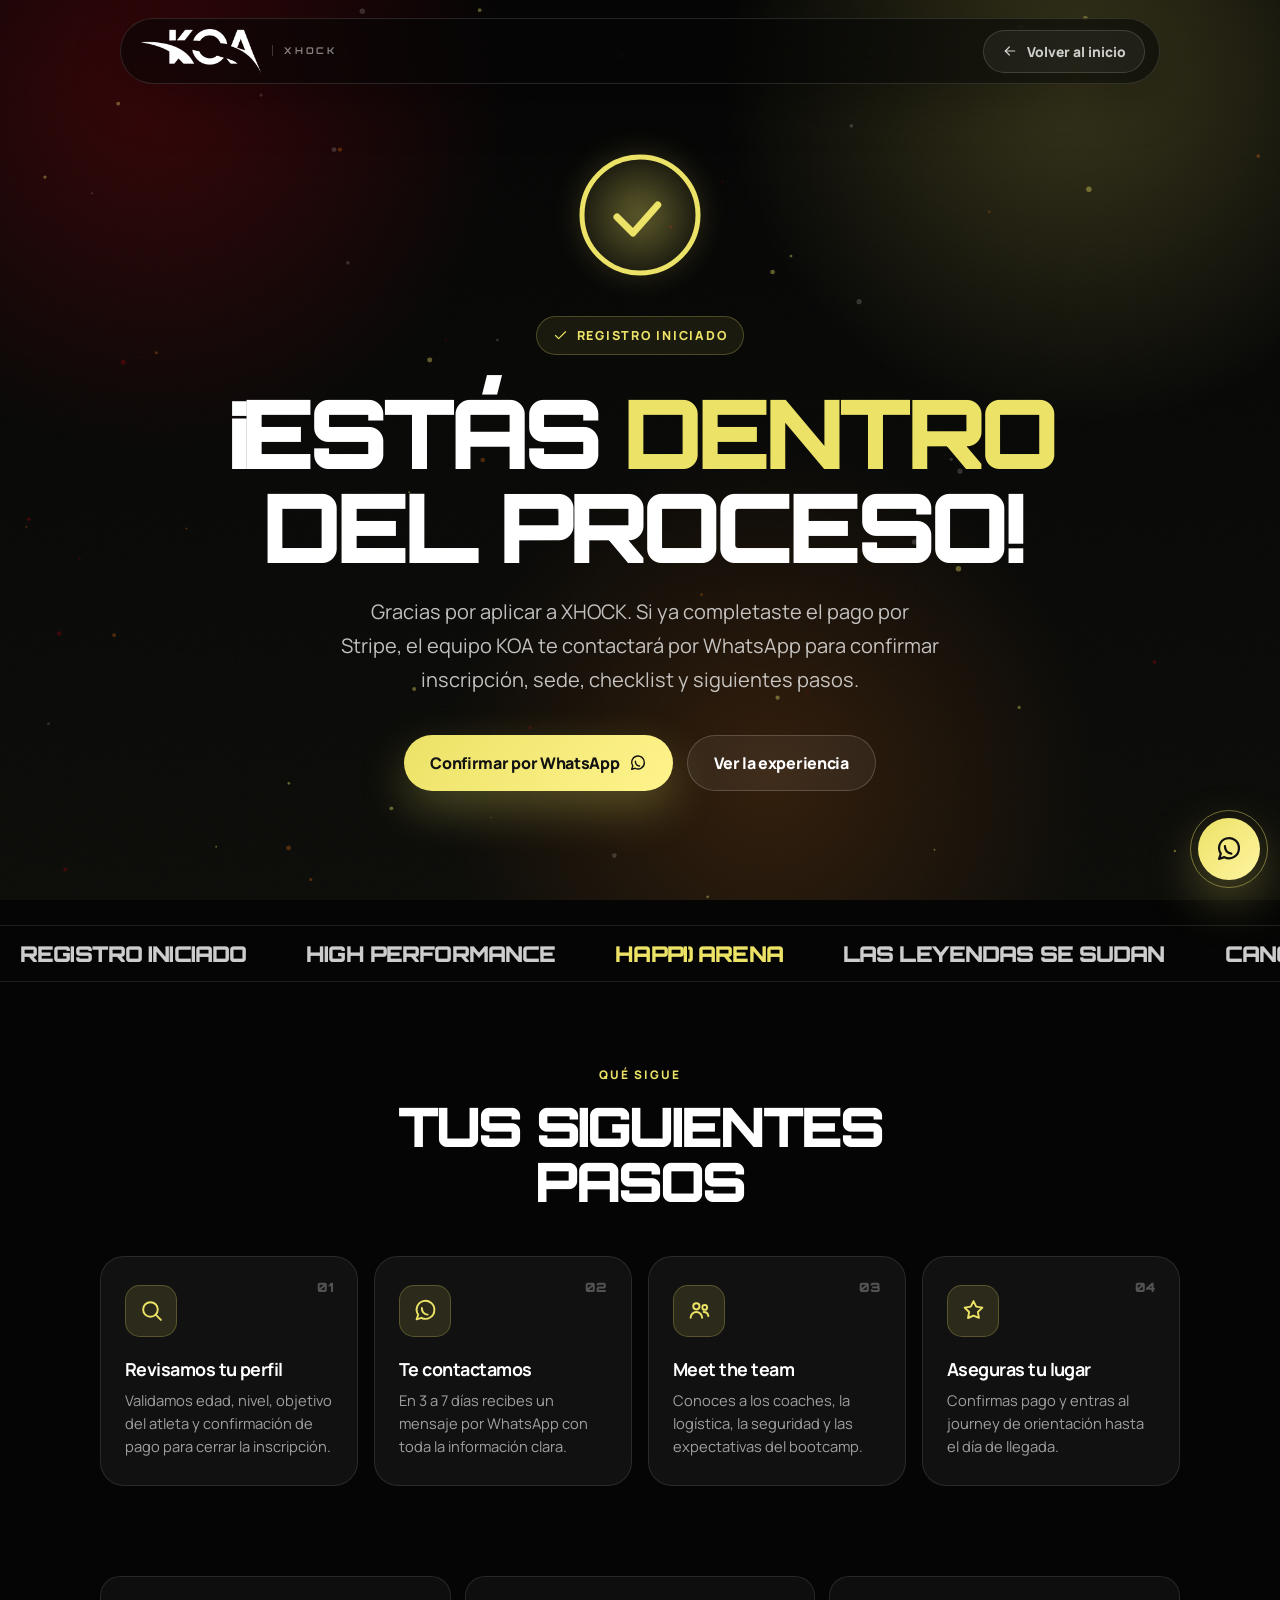
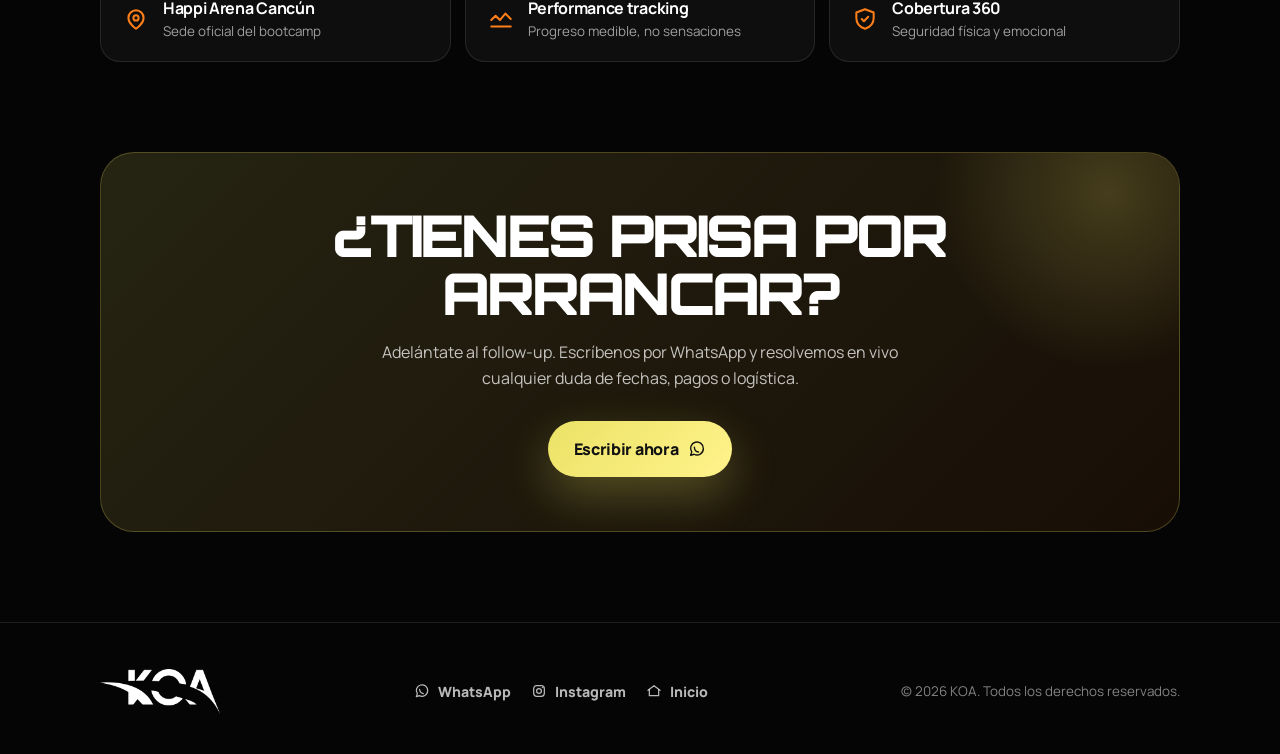
==== gracias.html @ d6b5375d "test landing koa maqueta -  prototipo" ====
<!doctype html>
<html lang="es">
<head>
  <meta charset="utf-8" />
  <meta name="viewport" content="width=device-width, initial-scale=1" />
  <title>¡Gracias! · Inscripción XHOCK — KOA</title>
  <meta name="description" content="Gracias por completar tu registro a XHOCK by KOA. Si ya pagaste por Stripe, el equipo KOA confirmará tu inscripción por WhatsApp." />
  <link rel="icon" type="image/png" href="assets/favicon.png" />
  <link rel="preconnect" href="https://fonts.googleapis.com" />
  <link rel="preconnect" href="https://fonts.gstatic.com" crossorigin />
  <link href="https://fonts.googleapis.com/css2?family=Manrope:wght@400;500;600;700;800&family=Orbitron:wght@500;600;700;800;900&display=swap" rel="stylesheet" />
  <style>
    :root{
      --color-primary:#ebe266;--color-secondary:#ff7f19;--color-accent:#e20613;
      --color-dark:#050505;--color-text:#1d1d1b;--color-muted:#76705d;
      --font-display:'Orbitron',system-ui,sans-serif;--font-ui:'Manrope',system-ui,sans-serif;
      --ease:cubic-bezier(.2,.8,.2,1);--spring:cubic-bezier(.16,1,.3,1);
      --container:1080px;
    }
    *{box-sizing:border-box}
    html{scroll-behavior:smooth}
    body{margin:0;font-family:var(--font-ui);background:var(--color-dark);color:#fff;overflow-x:hidden;min-height:100vh}
    body::before{content:"";position:fixed;inset:0;z-index:0;pointer-events:none;
      background:
        radial-gradient(circle at 12% 10%,rgba(226,6,19,.22),transparent 26%),
        radial-gradient(circle at 84% 8%,rgba(235,226,102,.22),transparent 26%),
        radial-gradient(circle at 60% 86%,rgba(255,127,25,.16),transparent 30%),
        linear-gradient(180deg,#050505,#0d0d0a)}
    body::after{content:"";position:fixed;inset:0;z-index:9998;pointer-events:none;opacity:.05;mix-blend-mode:overlay;
      background-image:url("data:image/svg+xml,%3Csvg viewBox='0 0 220 220' xmlns='http://www.w3.org/2000/svg'%3E%3Cfilter id='n'%3E%3CfeTurbulence type='fractalNoise' baseFrequency='.8' numOctaves='3' stitchTiles='stitch'/%3E%3C/filter%3E%3Crect width='220' height='220' filter='url(%23n)' opacity='.85'/%3E%3C/svg%3E")}
    a{color:inherit;text-decoration:none}
    svg{display:block}
    ::selection{background:var(--color-primary);color:#111}

    .particle-canvas{position:fixed;inset:0;width:100%;height:100%;z-index:1;pointer-events:none;opacity:.55}
    .container{width:min(var(--container),calc(100% - 40px));margin-inline:auto;position:relative;z-index:3}

    /* Icons */
    .ic{width:1.1em;height:1.1em;flex:0 0 auto;stroke:currentColor;fill:none;stroke-width:1.85;stroke-linecap:round;stroke-linejoin:round}

    /* Wordmark */
    .koa-mark{display:inline-flex;align-items:center;gap:.36em;font-family:var(--font-display);font-weight:900;letter-spacing:-.02em;line-height:1;color:#fff;font-size:23px}
    .koa-bug{width:.5em;height:.5em;border-radius:3px;background:linear-gradient(135deg,var(--color-primary),var(--color-secondary));box-shadow:0 0 16px rgba(235,226,102,.55);transform:rotate(45deg);animation:bugPulse 3.4s var(--ease) infinite}
    @keyframes bugPulse{0%,100%{transform:rotate(45deg) scale(1)}50%{transform:rotate(45deg) scale(1.16)}}
    .koa-tag{font-family:var(--font-display);font-size:.58rem;font-weight:700;letter-spacing:.3em;color:rgba(255,255,255,.5);text-transform:uppercase;border-left:1px solid rgba(255,255,255,.2);padding-left:11px}

    /* Nav */
    .nav{position:fixed;top:18px;left:50%;transform:translateX(-50%);z-index:9999;width:min(1040px,calc(100% - 32px));height:66px;padding:0 14px 0 20px;display:flex;align-items:center;justify-content:space-between;border-radius:999px;border:1px solid rgba(255,255,255,.12);background:rgba(5,5,5,.6);backdrop-filter:blur(20px);box-shadow:0 18px 50px rgba(0,0,0,.3)}
    .nav__brand{display:flex;align-items:center;gap:11px}
    .nav__back{display:inline-flex;align-items:center;gap:9px;font-weight:800;font-size:.86rem;color:rgba(255,255,255,.78);padding:11px 18px;border-radius:999px;border:1px solid rgba(255,255,255,.14);background:rgba(255,255,255,.05);transition:.25s var(--ease)}
    .nav__back:hover{color:var(--color-primary);border-color:rgba(235,226,102,.4);transform:translateY(-2px)}
    .nav__back .ic{width:16px;height:16px}
    @media (max-width:480px){.koa-tag{display:none}.nav__back span{display:none}}

    /* Hero */
    .grx{padding:150px 0 70px;text-align:center;position:relative}
    .badge{display:inline-flex;align-items:center;gap:9px;border:1px solid rgba(235,226,102,.24);background:rgba(235,226,102,.08);border-radius:999px;padding:10px 16px;font-size:.78rem;font-weight:900;color:var(--color-primary);text-transform:uppercase;letter-spacing:.14em;margin-bottom:30px}
    .badge .ic{width:15px;height:15px}

    /* Animated check */
    .check-ring{width:130px;height:130px;margin:0 auto 36px;position:relative;display:grid;place-items:center}
    .check-ring__glow{position:absolute;inset:-18px;border-radius:50%;background:radial-gradient(circle,rgba(235,226,102,.4),transparent 65%);filter:blur(10px);animation:glowPulse 2.6s var(--ease) infinite}
    @keyframes glowPulse{0%,100%{opacity:.6;transform:scale(.92)}50%{opacity:1;transform:scale(1.06)}}
    .check-ring svg{width:130px;height:130px;position:relative;z-index:2;overflow:visible}
    .check-ring__circle{stroke:var(--color-primary);stroke-width:5;fill:none;stroke-dasharray:364;stroke-dashoffset:364;animation:drawRing 1s var(--ease) .15s forwards}
    .check-ring__tick{stroke:var(--color-primary);stroke-width:7;fill:none;stroke-linecap:round;stroke-linejoin:round;stroke-dasharray:60;stroke-dashoffset:60;animation:drawTick .5s var(--ease) .95s forwards}
    @keyframes drawRing{to{stroke-dashoffset:0}}
    @keyframes drawTick{to{stroke-dashoffset:0}}
    .check-ring.is-drawn .check-ring__circle,.check-ring.is-drawn .check-ring__tick{animation:none;stroke-dashoffset:0}

    h1{font-family:var(--font-display);font-weight:900;text-transform:uppercase;letter-spacing:-.06em;line-height:.98;margin:0 0 22px;font-size:clamp(2.8rem,8vw,6rem)}
    h1 .accent{color:var(--color-primary)}
    .grx__sub{max-width:600px;margin:0 auto;font-size:clamp(1.05rem,1.6vw,1.25rem);line-height:1.7;color:rgba(255,255,255,.74)}
    .grx__name{color:var(--color-primary);font-weight:800}
    .grx__actions{display:flex;gap:14px;justify-content:center;flex-wrap:wrap;margin-top:38px}

    .btn{position:relative;display:inline-flex;align-items:center;justify-content:center;gap:10px;min-height:56px;padding:0 26px;border-radius:999px;font-weight:900;letter-spacing:-.02em;transition:transform .35s var(--spring),box-shadow .35s var(--ease),background .35s var(--ease);cursor:pointer}
    .btn .ic{width:18px;height:18px;transition:transform .35s var(--spring)}
    .btn:hover{transform:translateY(-4px)}
    .btn:hover .ic{transform:translateX(4px)}
    .btn--primary{background:linear-gradient(135deg,var(--color-primary),#fff38b);color:#111;box-shadow:0 18px 46px rgba(235,226,102,.28)}
    .btn--primary:hover{box-shadow:0 24px 70px rgba(235,226,102,.44)}
    .btn--ghost{color:#fff;border:1px solid rgba(255,255,255,.18);background:rgba(255,255,255,.06)}
    .btn--ghost:hover{background:rgba(255,255,255,.12);border-color:rgba(235,226,102,.5)}

    /* Marquee */
    .marquee{margin-top:64px;overflow:hidden;border-block:1px solid rgba(255,255,255,.1);padding:14px 0;position:relative;z-index:3}
    .marquee__track{display:flex;gap:20px;width:max-content;animation:marquee 26s linear infinite}
    .marquee span{font-family:var(--font-display);font-size:clamp(1rem,1.7vw,1.6rem);text-transform:uppercase;font-weight:900;letter-spacing:-.04em;padding:0 20px;color:rgba(255,255,255,.8)}
    .marquee span:nth-child(3n){color:var(--color-primary)}
    @keyframes marquee{to{transform:translateX(-50%)}}

    /* Steps */
    .steps-section{padding:84px 0 40px}
    .section-head{text-align:center;max-width:620px;margin:0 auto 48px}
    .eyebrow{text-transform:uppercase;letter-spacing:.16em;font-size:.74rem;font-weight:900;color:var(--color-primary);margin:0 0 16px}
    .section-head h2{font-family:var(--font-display);font-weight:900;text-transform:uppercase;letter-spacing:-.05em;line-height:1;font-size:clamp(2rem,4.5vw,3.4rem);margin:0}
    .steps{display:grid;grid-template-columns:repeat(4,1fr);gap:16px}
    .step{position:relative;padding:28px 24px;border-radius:24px;background:rgba(255,255,255,.05);border:1px solid rgba(255,255,255,.1);transition:transform .35s var(--spring),background .35s var(--ease),border-color .35s var(--ease)}
    .step:hover{transform:translateY(-8px);background:rgba(255,255,255,.08);border-color:rgba(235,226,102,.3)}
    .step::before{content:"";position:absolute;left:0;top:24px;bottom:24px;width:3px;border-radius:99px;background:linear-gradient(180deg,var(--color-primary),var(--color-secondary));opacity:0;transition:opacity .35s var(--ease)}
    .step:hover::before{opacity:1}
    .step__icon{width:52px;height:52px;border-radius:15px;display:grid;place-items:center;margin-bottom:20px;background:rgba(235,226,102,.12);border:1px solid rgba(235,226,102,.24);color:var(--color-primary);transition:transform .35s var(--spring)}
    .step:hover .step__icon{transform:rotate(-4deg) scale(1.08)}
    .step__icon .ic{width:25px;height:25px}
    .step__num{position:absolute;top:22px;right:24px;font-family:var(--font-display);font-weight:900;font-size:.8rem;color:rgba(255,255,255,.28)}
    .step h3{margin:0 0 8px;font-size:1.12rem;letter-spacing:-.03em}
    .step p{margin:0;color:rgba(255,255,255,.6);line-height:1.55;font-size:.92rem}

    /* Reassurance strip */
    .strip{padding:50px 0 30px}
    .strip__grid{display:grid;grid-template-columns:repeat(3,1fr);gap:14px}
    .strip__card{display:flex;align-items:center;gap:14px;padding:20px 22px;border-radius:20px;background:rgba(255,255,255,.04);border:1px solid rgba(255,255,255,.1)}
    .strip__card .ic{width:26px;height:26px;color:var(--color-secondary)}
    .strip__card strong{display:block;font-size:1rem;letter-spacing:-.02em}
    .strip__card span{font-size:.84rem;color:rgba(255,255,255,.6)}

    /* WhatsApp CTA */
    .wa-cta{padding:60px 0 90px}
    .wa-cta__card{position:relative;overflow:hidden;border-radius:34px;padding:54px;text-align:center;background:linear-gradient(135deg,rgba(235,226,102,.14),rgba(255,127,25,.08));border:1px solid rgba(235,226,102,.24)}
    .wa-cta__card::after{content:"";position:absolute;width:380px;height:380px;border-radius:50%;right:-120px;top:-150px;background:radial-gradient(circle,rgba(235,226,102,.2),transparent 65%)}
    .wa-cta__card h2{font-family:var(--font-display);font-weight:900;text-transform:uppercase;letter-spacing:-.05em;line-height:1;font-size:clamp(2rem,5vw,3.6rem);margin:0 0 16px;position:relative;z-index:2}
    .wa-cta__card p{max-width:520px;margin:0 auto 30px;color:rgba(255,255,255,.74);line-height:1.65;position:relative;z-index:2}

    /* Footer */
    .footer{padding:46px 0 40px;border-top:1px solid rgba(255,255,255,.1)}
    .footer__grid{display:flex;align-items:center;justify-content:space-between;gap:20px;flex-wrap:wrap}
    .footer p{margin:0;color:rgba(255,255,255,.5);font-size:.84rem}
    .footer__links{display:flex;gap:20px}
    .footer__links a{display:inline-flex;align-items:center;gap:8px;color:rgba(255,255,255,.72);font-weight:800;font-size:.88rem;transition:.25s var(--ease)}
    .footer__links a:hover{color:var(--color-primary)}
    .footer__links .ic{width:16px;height:16px}

    .whatsapp-float{position:fixed;right:20px;bottom:20px;z-index:9999;width:62px;height:62px;border-radius:50%;display:grid;place-items:center;background:linear-gradient(135deg,var(--color-primary),#fff4a0);box-shadow:0 18px 50px rgba(235,226,102,.34);animation:pulse 2s ease-in-out infinite}
    .whatsapp-float svg{width:28px;height:28px;stroke:#111;fill:none;stroke-width:1.9;stroke-linecap:round;stroke-linejoin:round}
    .whatsapp-float::before{content:"";position:absolute;inset:-8px;border-radius:inherit;border:1px solid rgba(235,226,102,.44);animation:pulseRing 2s ease-in-out infinite}
    @keyframes pulse{50%{transform:translateY(-4px)}}
    @keyframes pulseRing{0%{transform:scale(.85);opacity:.7}100%{transform:scale(1.3);opacity:0}}

    /* Reveal */
    .reveal{opacity:0;transform:translateY(28px);filter:blur(8px);transition:opacity .9s var(--ease),transform .9s var(--spring),filter .9s var(--ease)}
    .reveal.is-visible{opacity:1;transform:none;filter:none}
    .is-settled{transition:none!important}
    .d1{transition-delay:.08s}.d2{transition-delay:.16s}.d3{transition-delay:.24s}.d4{transition-delay:.32s}

    @media (max-width:900px){
      .steps{grid-template-columns:repeat(2,1fr)}
      .strip__grid{grid-template-columns:1fr}
    }
    @media (max-width:560px){
      .grx{padding-top:120px}
      .steps{grid-template-columns:1fr}
      .wa-cta__card{padding:34px 24px}
      .grx__actions .btn{width:100%}
    }
    @media (prefers-reduced-motion: reduce){
      *,*::before,*::after{animation:none!important;transition:none!important}
      .reveal{opacity:1!important;transform:none!important;filter:none!important}
      .check-ring__circle,.check-ring__tick{stroke-dashoffset:0!important}
    }
  </style>
</head>
<body>
  <canvas class="particle-canvas" aria-hidden="true"></canvas>

  <nav class="nav">
    <a class="nav__brand" href="index.html" aria-label="KOA XHOCK inicio">
      <img src="assets/logos/Logo-negativo.png" alt="KOA" style="width:120px;height:auto;object-fit:contain" />
      <span class="koa-tag">XHOCK</span>
    </a>
    <a class="nav__back" href="index.html">
      <svg class="ic" viewBox="0 0 24 24" aria-hidden="true"><path d="M19 12H5"/><path d="M11 6l-6 6 6 6"/></svg>
      <span>Volver al inicio</span>
    </a>
  </nav>

  <header class="grx">
    <div class="container">
      <div class="check-ring">
        <div class="check-ring__glow"></div>
        <svg viewBox="0 0 130 130" aria-hidden="true">
          <circle class="check-ring__circle" cx="65" cy="65" r="58"/>
          <path class="check-ring__tick" d="M42 67l16 16 30-34"/>
        </svg>
      </div>
      <div class="badge reveal"><svg class="ic" viewBox="0 0 24 24" aria-hidden="true"><path d="M20 6L9 17l-5-5"/></svg>Registro iniciado</div>
      <h1 class="reveal d1">¡Estás <span class="accent">dentro</span><br />del proceso!</h1>
      <p class="grx__sub reveal d2" id="greeting">Gracias por aplicar a XHOCK. Si ya completaste el pago por Stripe, el equipo KOA te contactará por WhatsApp para confirmar inscripción, sede, checklist y siguientes pasos.</p>
      <div class="grx__actions reveal d3">
        <a class="btn btn--primary" href="https://wa.me/525579387088?text=Hola%20KOA%2C%20ya%20llen%C3%A9%20mi%20aplicaci%C3%B3n%20XHOCK%20y%20quiero%20continuar" target="_blank" rel="noreferrer">
          Confirmar por WhatsApp
          <svg class="ic" viewBox="0 0 24 24" aria-hidden="true"><path d="M20.5 11.5a8.5 8.5 0 0 1-12.4 7.5L3.5 20.5l1.5-4.5A8.5 8.5 0 1 1 20.5 11.5z"/><path d="M8.5 9.5c0 4 2.5 6 5.5 6.5"/></svg>
        </a>
        <a class="btn btn--ghost" href="index.html#galeria">Ver la experiencia</a>
      </div>
    </div>
  </header>

  <div class="marquee" aria-hidden="true">
    <div class="marquee__track">
      <span>Registro iniciado</span><span>High performance</span><span>Happi) Arena</span><span>Las leyendas se sudan</span><span>Cancún</span><span>Atletas 12-18</span>
      <span>Registro iniciado</span><span>High performance</span><span>Happi) Arena</span><span>Las leyendas se sudan</span><span>Cancún</span><span>Atletas 12-18</span>
    </div>
  </div>

  <section class="steps-section">
    <div class="container">
      <div class="section-head reveal">
        <p class="eyebrow">Qué sigue</p>
        <h2>Tus siguientes pasos</h2>
      </div>
      <div class="steps">
        <article class="step reveal">
          <span class="step__num">01</span>
          <div class="step__icon"><svg class="ic" viewBox="0 0 24 24" aria-hidden="true"><path d="M11 4a7 7 0 1 0 0 14 7 7 0 0 0 0-14z"/><path d="M21 21l-5-5"/></svg></div>
          <h3>Revisamos tu perfil</h3>
          <p>Validamos edad, nivel, objetivo del atleta y confirmación de pago para cerrar la inscripción.</p>
        </article>
        <article class="step reveal d1">
          <span class="step__num">02</span>
          <div class="step__icon"><svg class="ic" viewBox="0 0 24 24" aria-hidden="true"><path d="M20.5 11.5a8.5 8.5 0 0 1-12.4 7.5L3.5 20.5l1.5-4.5A8.5 8.5 0 1 1 20.5 11.5z"/><path d="M8.5 9.5c0 4 2.5 6 5.5 6.5"/></svg></div>
          <h3>Te contactamos</h3>
          <p>En 3 a 7 días recibes un mensaje por WhatsApp con toda la información clara.</p>
        </article>
        <article class="step reveal d2">
          <span class="step__num">03</span>
          <div class="step__icon"><svg class="ic" viewBox="0 0 24 24" aria-hidden="true"><circle cx="9" cy="8" r="3"/><path d="M3.5 19a5.5 5.5 0 0 1 11 0"/><circle cx="17" cy="9" r="2.3"/><path d="M16 13.4a4.6 4.6 0 0 1 4.5 4"/></svg></div>
          <h3>Meet the team</h3>
          <p>Conoces a los coaches, la logística, la seguridad y las expectativas del bootcamp.</p>
        </article>
        <article class="step reveal d3">
          <span class="step__num">04</span>
          <div class="step__icon"><svg class="ic" viewBox="0 0 24 24" aria-hidden="true"><path d="M12 3l2.6 5.3 5.9.9-4.3 4.1 1 5.8L12 16.9 6.8 19.2l1-5.8L3.5 9.2l5.9-.9z"/></svg></div>
          <h3>Aseguras tu lugar</h3>
          <p>Confirmas pago y entras al journey de orientación hasta el día de llegada.</p>
        </article>
      </div>
    </div>
  </section>

  <section class="strip">
    <div class="container strip__grid">
      <div class="strip__card reveal">
        <svg class="ic" viewBox="0 0 24 24" aria-hidden="true"><path d="M12 21s-7-4.5-7-10a7 7 0 0 1 14 0c0 5.5-7 10-7 10z"/><circle cx="12" cy="11" r="2.4"/></svg>
        <div><strong>Happi Arena Cancún</strong><span>Sede oficial del bootcamp</span></div>
      </div>
      <div class="strip__card reveal d1">
        <svg class="ic" viewBox="0 0 24 24" aria-hidden="true"><path d="M3 13l4-4 4 4 5-6 5 5"/><path d="M3 19h18"/></svg>
        <div><strong>Performance tracking</strong><span>Progreso medible, no sensaciones</span></div>
      </div>
      <div class="strip__card reveal d2">
        <svg class="ic" viewBox="0 0 24 24" aria-hidden="true"><path d="M12 3l8 3v5c0 5-3.5 8.5-8 10-4.5-1.5-8-5-8-10V6l8-3z"/><path d="M9 12l2 2 4-4"/></svg>
        <div><strong>Cobertura 360</strong><span>Seguridad física y emocional</span></div>
      </div>
    </div>
  </section>

  <section class="wa-cta">
    <div class="container">
      <div class="wa-cta__card reveal">
        <h2>¿Tienes prisa por arrancar?</h2>
        <p>Adelántate al follow-up. Escríbenos por WhatsApp y resolvemos en vivo cualquier duda de fechas, pagos o logística.</p>
        <a class="btn btn--primary" href="https://wa.me/525579387088?text=Hola%20KOA%2C%20acabo%20de%20aplicar%20a%20XHOCK%20y%20quiero%20avanzar" target="_blank" rel="noreferrer" style="position:relative;z-index:2">
          Escribir ahora
          <svg class="ic" viewBox="0 0 24 24" aria-hidden="true"><path d="M20.5 11.5a8.5 8.5 0 0 1-12.4 7.5L3.5 20.5l1.5-4.5A8.5 8.5 0 1 1 20.5 11.5z"/><path d="M8.5 9.5c0 4 2.5 6 5.5 6.5"/></svg>
        </a>
      </div>
    </div>
  </section>

  <footer class="footer">
    <div class="container footer__grid">
      <img src="assets/logos/Logo-negativo.png" alt="KOA" style="width:120px;height:auto;object-fit:contain" />
      <div class="footer__links">
        <a href="https://wa.me/525579387088" target="_blank" rel="noreferrer"><svg class="ic" viewBox="0 0 24 24" aria-hidden="true"><path d="M20.5 11.5a8.5 8.5 0 0 1-12.4 7.5L3.5 20.5l1.5-4.5A8.5 8.5 0 1 1 20.5 11.5z"/><path d="M8.5 9.5c0 4 2.5 6 5.5 6.5"/></svg>WhatsApp</a>
        <a href="https://www.instagram.com/koa.esports_mx" target="_blank" rel="noreferrer"><svg class="ic" viewBox="0 0 24 24" aria-hidden="true"><rect x="4" y="4" width="16" height="16" rx="4.5"/><circle cx="12" cy="12" r="3.6"/><circle cx="17.2" cy="6.8" r="1" fill="currentColor" stroke="none"/></svg>Instagram</a>
        <a href="index.html"><svg class="ic" viewBox="0 0 24 24" aria-hidden="true"><path d="M3 11l9-7 9 7"/><path d="M5 10v9h14v-9"/></svg>Inicio</a>
      </div>
      <p>© 2026 KOA. Todos los derechos reservados.</p>
    </div>
  </footer>

  <a class="whatsapp-float" href="https://wa.me/525579387088?text=Hola%20KOA%2C%20quiero%20continuar%20mi%20aplicaci%C3%B3n%20XHOCK" target="_blank" rel="noreferrer" aria-label="Hablar por WhatsApp">
    <svg viewBox="0 0 24 24" aria-hidden="true"><path d="M20.5 11.5a8.5 8.5 0 0 1-12.4 7.5L3.5 20.5l1.5-4.5A8.5 8.5 0 1 1 20.5 11.5z"/><path d="M8.5 9.5c0 4 2.5 6 5.5 6.5"/></svg>
  </a>

  <script>
    (function(){
      'use strict';
      var reduceMotion = window.matchMedia('(prefers-reduced-motion: reduce)').matches;

      // Personalized greeting from lead data
      try{
        var raw = sessionStorage.getItem('koa-xhock-lead');
        if(raw){
          var lead = JSON.parse(raw);
          var name = (lead.parentName||'').trim().split(' ')[0];
          if(name){
            var g = document.getElementById('greeting');
            g.innerHTML = '<span class="grx__name">'+name+'</span>, gracias por aplicar a XHOCK. Si ya completaste el pago por Stripe, el equipo KOA te contactará por WhatsApp para confirmar inscripción, sede, checklist y siguientes pasos.';
          }
        }
      }catch(e){}

      // Lock the check-mark in its drawn state after the entrance (renders in any context)
      setTimeout(function(){ var c=document.querySelector('.check-ring'); if(c) c.classList.add('is-drawn'); }, 1500);

      // Reveal
      var els = [].slice.call(document.querySelectorAll('.reveal'));
      function reveal(){
        var vh = window.innerHeight;
        els.forEach(function(el){
          if(el.classList.contains('is-visible')) return;
          var r = el.getBoundingClientRect();
          if(r.top < vh*0.92 && r.bottom > -40){
            el.classList.add('is-visible');
            setTimeout(function(){ el.classList.add('is-settled'); }, 1000);
          }
        });
      }
      window.addEventListener('scroll', reveal, {passive:true});
      window.addEventListener('resize', reveal);
      reveal(); requestAnimationFrame(reveal);
      window.addEventListener('load', function(){ reveal(); setTimeout(reveal,250); });

      // Particles
      var canvas = document.querySelector('.particle-canvas');
      if(canvas && !reduceMotion){
        var ctx = canvas.getContext('2d');
        var colors = ['rgba(235,226,102,.7)','rgba(255,127,25,.5)','rgba(226,6,19,.4)','rgba(255,255,255,.3)'];
        var dpr = Math.min(window.devicePixelRatio||1,2), W=0,H=0, parts=[];
        function resize(){
          W = window.innerWidth; H = window.innerHeight;
          canvas.width = Math.floor(W*dpr); canvas.height = Math.floor(H*dpr);
          ctx.setTransform(dpr,0,0,dpr,0,0);
          var count = Math.round(60*Math.min(W/1200,1.4));
          parts = Array.from({length:count}, function(){
            return {x:Math.random()*W,y:Math.random()*H,r:Math.random()*2.2+0.6,
              vx:(Math.random()-0.5)*0.24,vy:(Math.random()-0.5)*0.24,
              c:colors[Math.floor(Math.random()*colors.length)], line:Math.random()>0.72};
          });
        }
        function draw(){
          ctx.clearRect(0,0,W,H);
          for(var i=0;i<parts.length;i++){
            var p=parts[i]; p.x+=p.vx; p.y+=p.vy;
            if(p.x<-12)p.x=W+12; if(p.x>W+12)p.x=-12; if(p.y<-12)p.y=H+12; if(p.y>H+12)p.y=-12;
            ctx.beginPath(); ctx.arc(p.x,p.y,p.r,0,Math.PI*2); ctx.fillStyle=p.c; ctx.fill();
            if(p.line){
              for(var j=i+1;j<parts.length;j++){
                var q=parts[j], dx=p.x-q.x, dy=p.y-q.y, d=Math.sqrt(dx*dx+dy*dy);
                if(d<120){ ctx.beginPath(); ctx.moveTo(p.x,p.y); ctx.lineTo(q.x,q.y);
                  ctx.strokeStyle='rgba(235,226,102,'+(0.07*(1-d/120))+')'; ctx.lineWidth=1; ctx.stroke(); }
              }
            }
          }
          requestAnimationFrame(draw);
        }
        resize(); draw(); window.addEventListener('resize', resize);
      }
    })();
  </script>
</body>
</html>
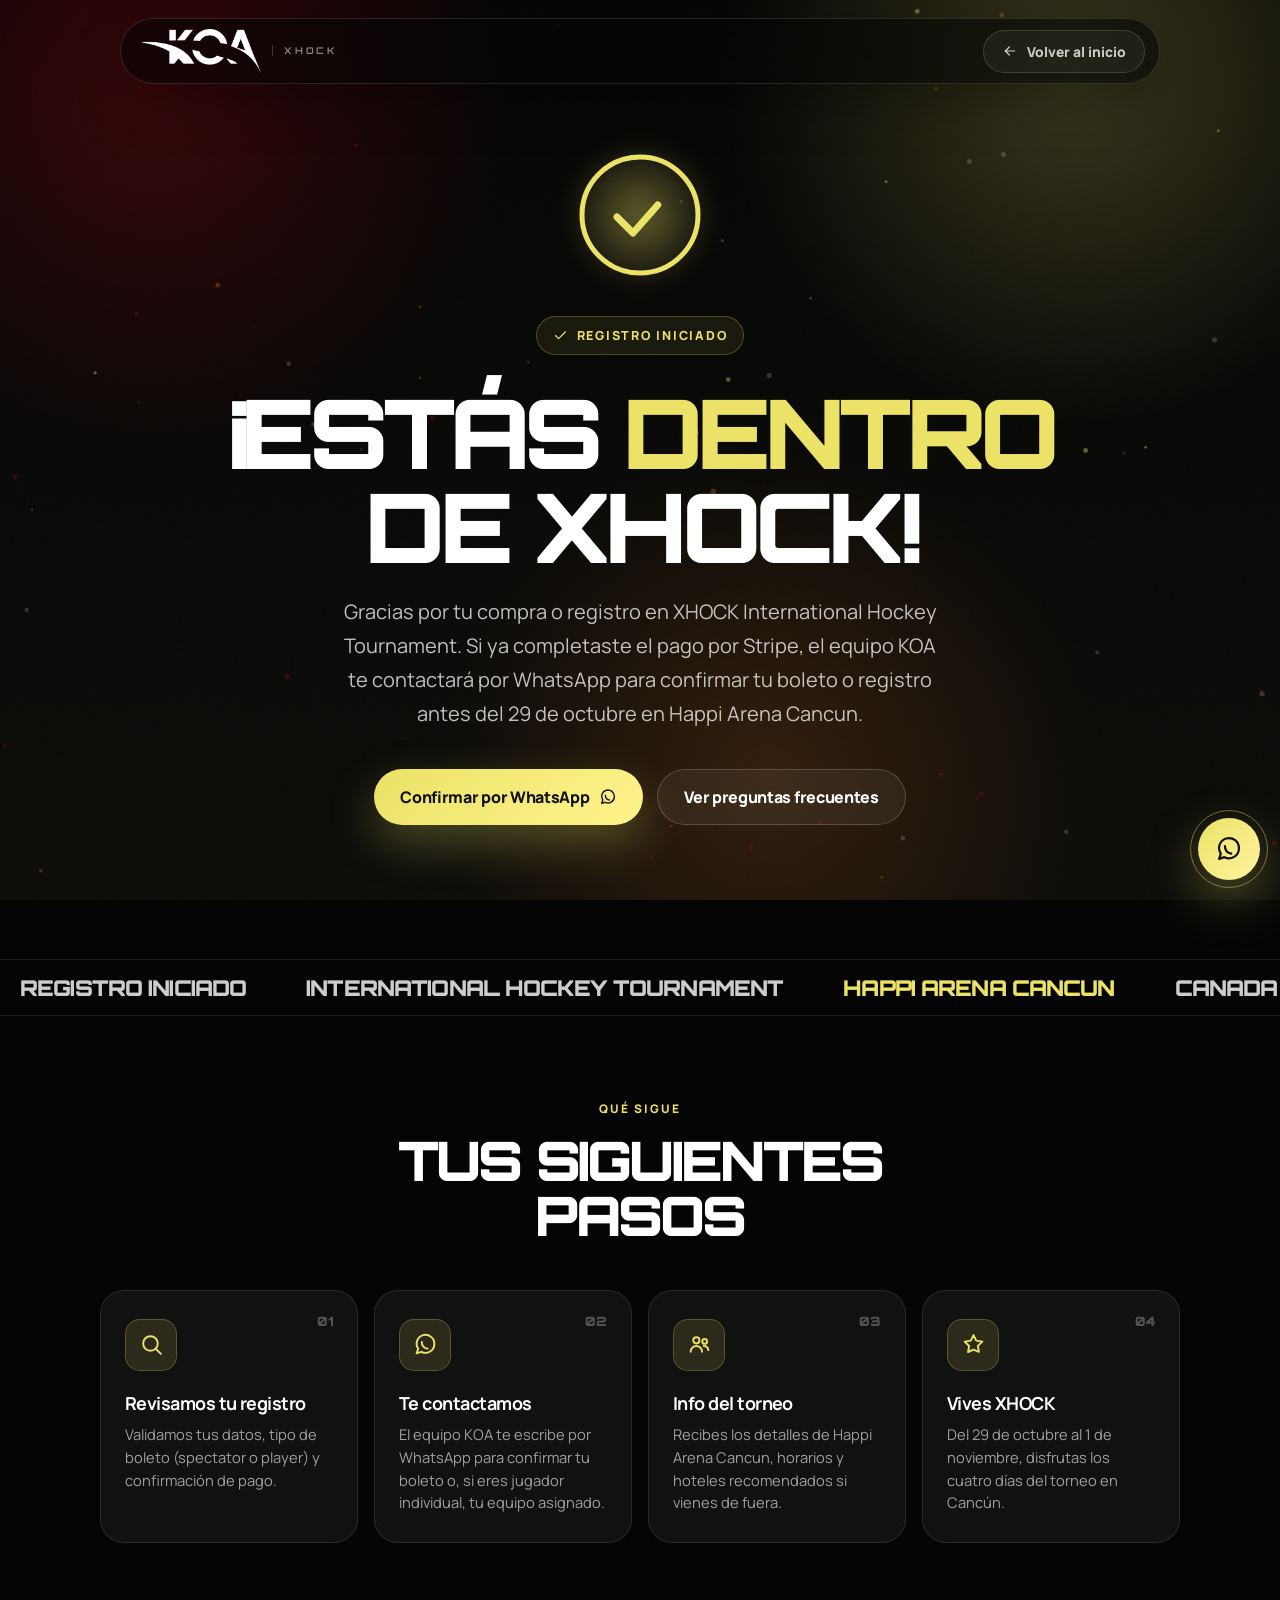
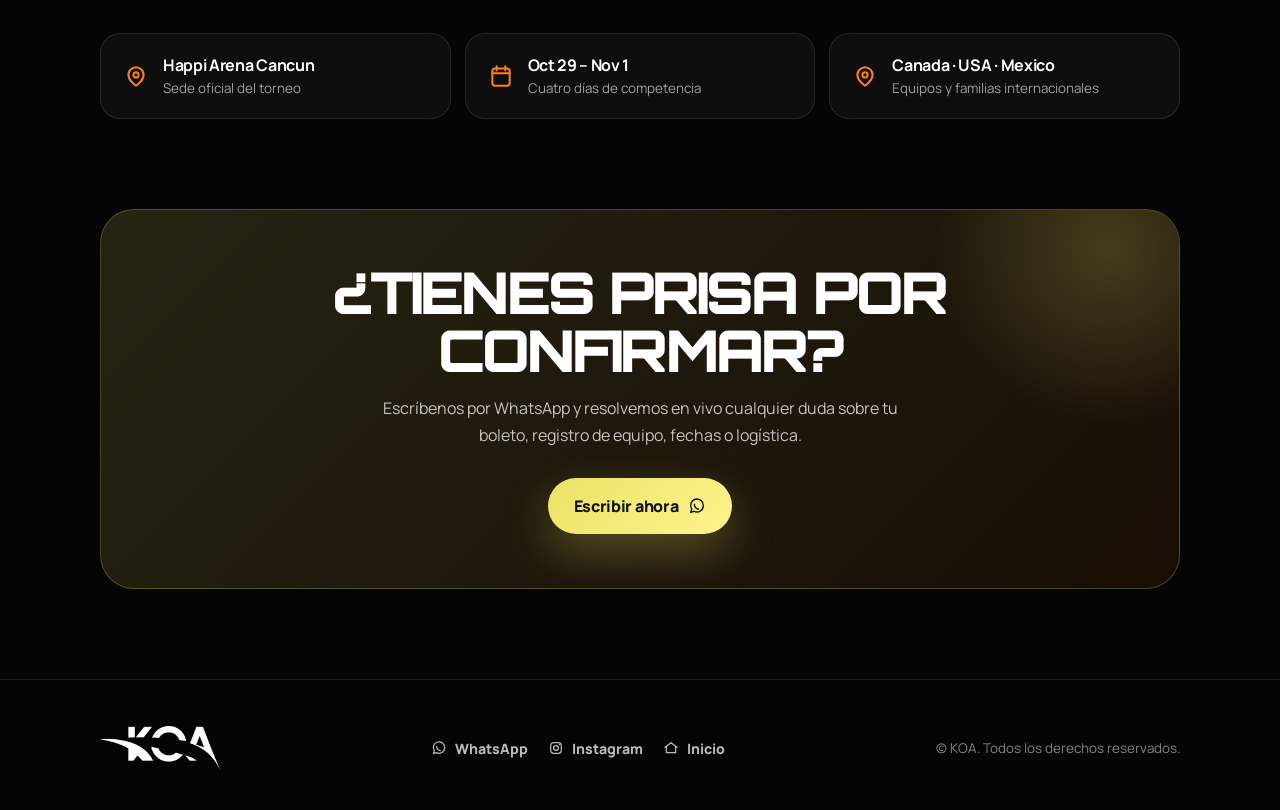
==== commit bdd10ae8: "cambios landing koa con form pago" ====
--- a/gracias.html
+++ b/gracias.html
@@ -3,8 +3,8 @@
 <head>
   <meta charset="utf-8" />
   <meta name="viewport" content="width=device-width, initial-scale=1" />
-  <title>¡Gracias! · Inscripción XHOCK — KOA</title>
-  <meta name="description" content="Gracias por completar tu registro a XHOCK by KOA. Si ya pagaste por Stripe, el equipo KOA confirmará tu inscripción por WhatsApp." />
+  <title>¡Gracias! · XHOCK International Hockey Tournament — KOA</title>
+  <meta name="description" content="Gracias por tu compra o registro en XHOCK. Si ya pagaste por Stripe, el equipo KOA confirmará tu boleto o registro por WhatsApp." />
   <link rel="icon" type="image/png" href="assets/favicon.png" />
   <link rel="preconnect" href="https://fonts.googleapis.com" />
   <link rel="preconnect" href="https://fonts.gstatic.com" crossorigin />
@@ -184,22 +184,22 @@
         </svg>
       </div>
       <div class="badge reveal"><svg class="ic" viewBox="0 0 24 24" aria-hidden="true"><path d="M20 6L9 17l-5-5"/></svg>Registro iniciado</div>
-      <h1 class="reveal d1">¡Estás <span class="accent">dentro</span><br />del proceso!</h1>
-      <p class="grx__sub reveal d2" id="greeting">Gracias por aplicar a XHOCK. Si ya completaste el pago por Stripe, el equipo KOA te contactará por WhatsApp para confirmar inscripción, sede, checklist y siguientes pasos.</p>
+      <h1 class="reveal d1">¡Estás <span class="accent">dentro</span><br />de XHOCK!</h1>
+      <p class="grx__sub reveal d2" id="greeting">Gracias por tu compra o registro en XHOCK International Hockey Tournament. Si ya completaste el pago por Stripe, el equipo KOA te contactará por WhatsApp para confirmar tu boleto o registro antes del 29 de octubre en Happi Arena Cancun.</p>
       <div class="grx__actions reveal d3">
-        <a class="btn btn--primary" href="https://wa.me/525579387088?text=Hola%20KOA%2C%20ya%20llen%C3%A9%20mi%20aplicaci%C3%B3n%20XHOCK%20y%20quiero%20continuar" target="_blank" rel="noreferrer">
+        <a class="btn btn--primary" href="https://wa.me/525579387088?text=Hola%20KOA%2C%20ya%20complet%C3%A9%20mi%20registro%20a%20XHOCK%20y%20quiero%20continuar" target="_blank" rel="noreferrer">
           Confirmar por WhatsApp
           <svg class="ic" viewBox="0 0 24 24" aria-hidden="true"><path d="M20.5 11.5a8.5 8.5 0 0 1-12.4 7.5L3.5 20.5l1.5-4.5A8.5 8.5 0 1 1 20.5 11.5z"/><path d="M8.5 9.5c0 4 2.5 6 5.5 6.5"/></svg>
         </a>
-        <a class="btn btn--ghost" href="index.html#galeria">Ver la experiencia</a>
+        <a class="btn btn--ghost" href="index.html#faq">Ver preguntas frecuentes</a>
       </div>
     </div>
   </header>
 
   <div class="marquee" aria-hidden="true">
     <div class="marquee__track">
-      <span>Registro iniciado</span><span>High performance</span><span>Happi) Arena</span><span>Las leyendas se sudan</span><span>Cancún</span><span>Atletas 12-18</span>
-      <span>Registro iniciado</span><span>High performance</span><span>Happi) Arena</span><span>Las leyendas se sudan</span><span>Cancún</span><span>Atletas 12-18</span>
+      <span>Registro iniciado</span><span>International Hockey Tournament</span><span>Happi Arena Cancun</span><span>Canada · USA · Mexico</span><span>October 29 – November 1</span>
+      <span>Registro iniciado</span><span>International Hockey Tournament</span><span>Happi Arena Cancun</span><span>Canada · USA · Mexico</span><span>October 29 – November 1</span>
     </div>
   </div>
 
@@ -213,26 +213,26 @@
         <article class="step reveal">
           <span class="step__num">01</span>
           <div class="step__icon"><svg class="ic" viewBox="0 0 24 24" aria-hidden="true"><path d="M11 4a7 7 0 1 0 0 14 7 7 0 0 0 0-14z"/><path d="M21 21l-5-5"/></svg></div>
-          <h3>Revisamos tu perfil</h3>
-          <p>Validamos edad, nivel, objetivo del atleta y confirmación de pago para cerrar la inscripción.</p>
+          <h3>Revisamos tu registro</h3>
+          <p>Validamos tus datos, tipo de boleto (spectator o player) y confirmación de pago.</p>
         </article>
         <article class="step reveal d1">
           <span class="step__num">02</span>
           <div class="step__icon"><svg class="ic" viewBox="0 0 24 24" aria-hidden="true"><path d="M20.5 11.5a8.5 8.5 0 0 1-12.4 7.5L3.5 20.5l1.5-4.5A8.5 8.5 0 1 1 20.5 11.5z"/><path d="M8.5 9.5c0 4 2.5 6 5.5 6.5"/></svg></div>
           <h3>Te contactamos</h3>
-          <p>En 3 a 7 días recibes un mensaje por WhatsApp con toda la información clara.</p>
+          <p>El equipo KOA te escribe por WhatsApp para confirmar tu boleto o, si eres jugador individual, tu equipo asignado.</p>
         </article>
         <article class="step reveal d2">
           <span class="step__num">03</span>
           <div class="step__icon"><svg class="ic" viewBox="0 0 24 24" aria-hidden="true"><circle cx="9" cy="8" r="3"/><path d="M3.5 19a5.5 5.5 0 0 1 11 0"/><circle cx="17" cy="9" r="2.3"/><path d="M16 13.4a4.6 4.6 0 0 1 4.5 4"/></svg></div>
-          <h3>Meet the team</h3>
-          <p>Conoces a los coaches, la logística, la seguridad y las expectativas del bootcamp.</p>
+          <h3>Info del torneo</h3>
+          <p>Recibes los detalles de Happi Arena Cancun, horarios y hoteles recomendados si vienes de fuera.</p>
         </article>
         <article class="step reveal d3">
           <span class="step__num">04</span>
           <div class="step__icon"><svg class="ic" viewBox="0 0 24 24" aria-hidden="true"><path d="M12 3l2.6 5.3 5.9.9-4.3 4.1 1 5.8L12 16.9 6.8 19.2l1-5.8L3.5 9.2l5.9-.9z"/></svg></div>
-          <h3>Aseguras tu lugar</h3>
-          <p>Confirmas pago y entras al journey de orientación hasta el día de llegada.</p>
+          <h3>Vives XHOCK</h3>
+          <p>Del 29 de octubre al 1 de noviembre, disfrutas los cuatro días del torneo en Cancún.</p>
         </article>
       </div>
     </div>
@@ -242,15 +242,15 @@
     <div class="container strip__grid">
       <div class="strip__card reveal">
         <svg class="ic" viewBox="0 0 24 24" aria-hidden="true"><path d="M12 21s-7-4.5-7-10a7 7 0 0 1 14 0c0 5.5-7 10-7 10z"/><circle cx="12" cy="11" r="2.4"/></svg>
-        <div><strong>Happi Arena Cancún</strong><span>Sede oficial del bootcamp</span></div>
+        <div><strong>Happi Arena Cancun</strong><span>Sede oficial del torneo</span></div>
       </div>
       <div class="strip__card reveal d1">
-        <svg class="ic" viewBox="0 0 24 24" aria-hidden="true"><path d="M3 13l4-4 4 4 5-6 5 5"/><path d="M3 19h18"/></svg>
-        <div><strong>Performance tracking</strong><span>Progreso medible, no sensaciones</span></div>
+        <svg class="ic" viewBox="0 0 24 24" aria-hidden="true"><rect x="4" y="5" width="16" height="16" rx="2.5"/><path d="M4 9.5h16"/><path d="M8 3v4M16 3v4"/></svg>
+        <div><strong>Oct 29 – Nov 1</strong><span>Cuatro días de competencia</span></div>
       </div>
       <div class="strip__card reveal d2">
-        <svg class="ic" viewBox="0 0 24 24" aria-hidden="true"><path d="M12 3l8 3v5c0 5-3.5 8.5-8 10-4.5-1.5-8-5-8-10V6l8-3z"/><path d="M9 12l2 2 4-4"/></svg>
-        <div><strong>Cobertura 360</strong><span>Seguridad física y emocional</span></div>
+        <svg class="ic" viewBox="0 0 24 24" aria-hidden="true"><path d="M12 21s-7-4.5-7-10a7 7 0 0 1 14 0c0 5.5-7 10-7 10z"/><circle cx="12" cy="11" r="2.4"/></svg>
+        <div><strong>Canada · USA · Mexico</strong><span>Equipos y familias internacionales</span></div>
       </div>
     </div>
   </section>
@@ -258,9 +258,9 @@
   <section class="wa-cta">
     <div class="container">
       <div class="wa-cta__card reveal">
-        <h2>¿Tienes prisa por arrancar?</h2>
-        <p>Adelántate al follow-up. Escríbenos por WhatsApp y resolvemos en vivo cualquier duda de fechas, pagos o logística.</p>
-        <a class="btn btn--primary" href="https://wa.me/525579387088?text=Hola%20KOA%2C%20acabo%20de%20aplicar%20a%20XHOCK%20y%20quiero%20avanzar" target="_blank" rel="noreferrer" style="position:relative;z-index:2">
+        <h2>¿Tienes prisa por confirmar?</h2>
+        <p>Escríbenos por WhatsApp y resolvemos en vivo cualquier duda sobre tu boleto, registro de equipo, fechas o logística.</p>
+        <a class="btn btn--primary" href="https://wa.me/525579387088?text=Hola%20KOA%2C%20acabo%20de%20registrarme%20a%20XHOCK%20y%20quiero%20avanzar" target="_blank" rel="noreferrer" style="position:relative;z-index:2">
           Escribir ahora
           <svg class="ic" viewBox="0 0 24 24" aria-hidden="true"><path d="M20.5 11.5a8.5 8.5 0 0 1-12.4 7.5L3.5 20.5l1.5-4.5A8.5 8.5 0 1 1 20.5 11.5z"/><path d="M8.5 9.5c0 4 2.5 6 5.5 6.5"/></svg>
         </a>
@@ -272,15 +272,15 @@
     <div class="container footer__grid">
       <img src="assets/logos/Logo-negativo.png" alt="KOA" style="width:120px;height:auto;object-fit:contain" />
       <div class="footer__links">
-        <a href="https://wa.me/525579387088" target="_blank" rel="noreferrer"><svg class="ic" viewBox="0 0 24 24" aria-hidden="true"><path d="M20.5 11.5a8.5 8.5 0 0 1-12.4 7.5L3.5 20.5l1.5-4.5A8.5 8.5 0 1 1 20.5 11.5z"/><path d="M8.5 9.5c0 4 2.5 6 5.5 6.5"/></svg>WhatsApp</a>
+        <a href="https://wa.me/525579387088?text=Hola%20KOA%2C%20quiero%20informaci%C3%B3n%20de%20XHOCK" target="_blank" rel="noreferrer"><svg class="ic" viewBox="0 0 24 24" aria-hidden="true"><path d="M20.5 11.5a8.5 8.5 0 0 1-12.4 7.5L3.5 20.5l1.5-4.5A8.5 8.5 0 1 1 20.5 11.5z"/><path d="M8.5 9.5c0 4 2.5 6 5.5 6.5"/></svg>WhatsApp</a>
         <a href="https://www.instagram.com/koa.esports_mx" target="_blank" rel="noreferrer"><svg class="ic" viewBox="0 0 24 24" aria-hidden="true"><rect x="4" y="4" width="16" height="16" rx="4.5"/><circle cx="12" cy="12" r="3.6"/><circle cx="17.2" cy="6.8" r="1" fill="currentColor" stroke="none"/></svg>Instagram</a>
         <a href="index.html"><svg class="ic" viewBox="0 0 24 24" aria-hidden="true"><path d="M3 11l9-7 9 7"/><path d="M5 10v9h14v-9"/></svg>Inicio</a>
       </div>
-      <p>© 2026 KOA. Todos los derechos reservados.</p>
+      <p>© KOA. Todos los derechos reservados.</p>
     </div>
   </footer>
 
-  <a class="whatsapp-float" href="https://wa.me/525579387088?text=Hola%20KOA%2C%20quiero%20continuar%20mi%20aplicaci%C3%B3n%20XHOCK" target="_blank" rel="noreferrer" aria-label="Hablar por WhatsApp">
+  <a class="whatsapp-float" href="https://wa.me/525579387088?text=Hola%20KOA%2C%20quiero%20continuar%20mi%20registro%20a%20XHOCK" target="_blank" rel="noreferrer" aria-label="Hablar por WhatsApp">
     <svg viewBox="0 0 24 24" aria-hidden="true"><path d="M20.5 11.5a8.5 8.5 0 0 1-12.4 7.5L3.5 20.5l1.5-4.5A8.5 8.5 0 1 1 20.5 11.5z"/><path d="M8.5 9.5c0 4 2.5 6 5.5 6.5"/></svg>
   </a>
 
@@ -294,10 +294,10 @@
         var raw = sessionStorage.getItem('koa-xhock-lead');
         if(raw){
           var lead = JSON.parse(raw);
-          var name = (lead.parentName||'').trim().split(' ')[0];
+          var name = (lead.firstName||'').trim();
           if(name){
             var g = document.getElementById('greeting');
-            g.innerHTML = '<span class="grx__name">'+name+'</span>, gracias por aplicar a XHOCK. Si ya completaste el pago por Stripe, el equipo KOA te contactará por WhatsApp para confirmar inscripción, sede, checklist y siguientes pasos.';
+            g.innerHTML = '<span class="grx__name">'+name+'</span>, gracias por tu compra o registro en XHOCK International Hockey Tournament. Si ya completaste el pago por Stripe, el equipo KOA te contactará por WhatsApp para confirmar tu boleto o registro antes del 29 de octubre en Happi Arena Cancun.';
           }
         }
       }catch(e){}
